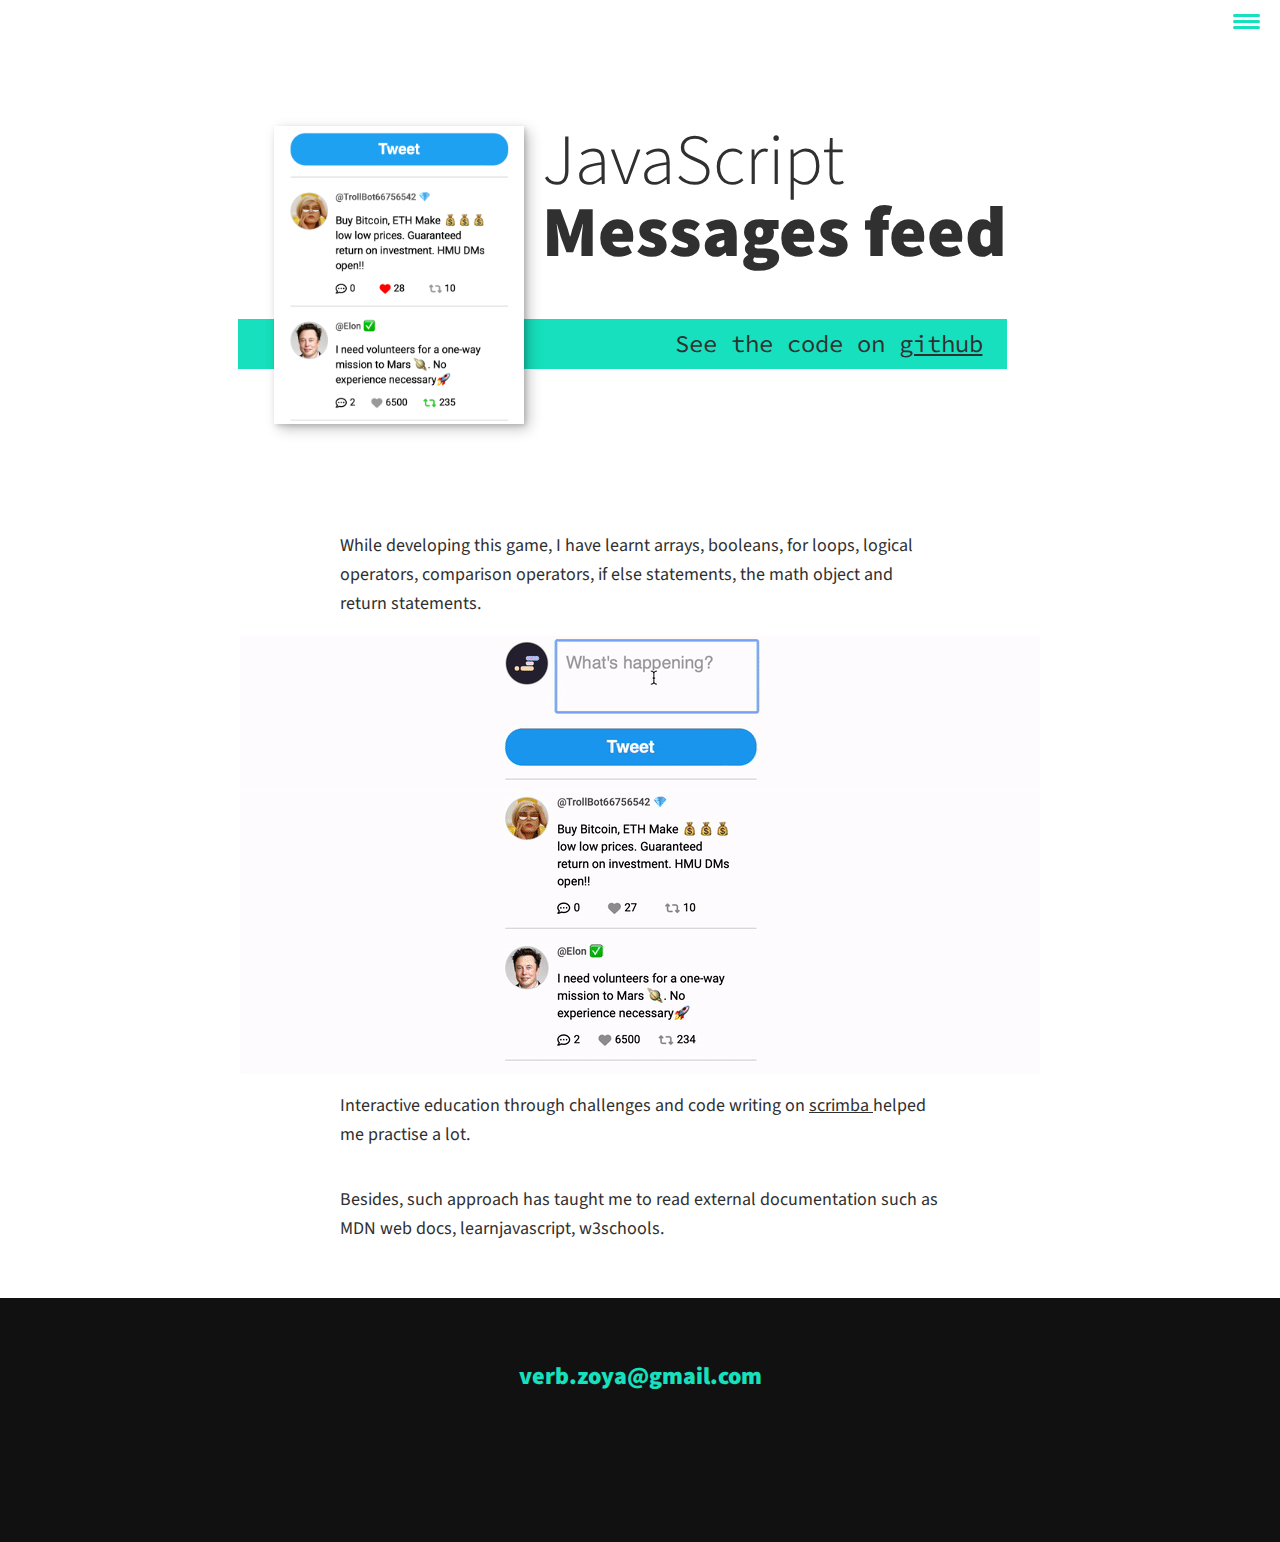
==== portfolio-item.html @ 71dd4441 "add main project functionality" ====
<!DOCTYPE html>
<html lang="en">
    <head><link rel="stylesheet" href="https://cdnjs.cloudflare.com/ajax/libs/normalize/8.0.1/normalize.css">
        <meta charset="UTF-8">
        <meta name="viewport" content="width=device-width, initial-scale=1.0">
        <title>DevZoya Portfolio Website</title>
        <link rel="stylesheet" href="https://cdnjs.cloudflare.com/ajax/libs/normalize/7.0.0/normalize.min.css">
        <link rel="stylesheet" href="https://cdnjs.cloudflare.com/ajax/libs/font-awesome/5.11.2/css/all.css" integrity="sha256-46qynGAkLSFpVbEBog43gvNhfrOj+BmwXdxFgVK/Kvc=" crossorigin="anonymous" />  
        
        <!-- Google fonts -->
        <link href="https://fonts.googleapis.com/css?family=Source+Code+Pro:400,900|Source+Sans+Pro:300,900&display=swap" rel="stylesheet">
        
        <link rel="stylesheet" href="css/style.css">

    </head>
    <body>
        <header>
            <div class="logo">
                <img src="" alt="">
            </div>
            <button class="nav-toggle" aria-label="toggle navigation">
                <span class="hamburger"></span>
            </button>
            <nav class="nav">
                <ul class="nav__list">
                    <li class="nav__item"><a href="index.html" class="nav__link">Main</a></li>
                    <li class="nav__item"><a href="index.html#services" class="nav__link">What I do</a></li>
                    <li class="nav__item"><a href="index.html#about" class="nav__link">Who I am</a></li>
                    <li class="nav__item"><a href="index.html#work" class="nav__link">My study projects</a></li>
                </ul>
            </nav>
        </header>
        

        <section class="intro">
            <h1 class="section__title section__title--intro">
                JavaScript <strong>Messages feed</strong>
            </h1>
            <p class="section__subtitle section__subtitle--intro">See the code on <a class="link__title" href="https://github.com/verbitskayaZoya/Twimba" target="blank">github</a> </p>
            <img src="img/twimba-01.png"  alt="image of a messages feed project" class="intro__img">
        </section>
        
        <div class="portfolio-item-individual">
            <p>While developing this game, I have learnt arrays, booleans, for loops, logical operators, comparison operators, if else statements, the math object and return statements. </p>
            <img src="img/twimba-demo.gif" alt="" >
            <p>Interactive education through challenges and code writing on  <a class="link" href="https://scrimba.com/learn/learnjavascript" target="blank"> scrimba </a> helped me practise a lot. </p>
            <p>Besides, such approach has taught me to read external documentation such as MDN web docs, learnjavascript, w3schools.   </p>
           </div>
        
        <!-- Footer -->
        <footer class="footer">
         
            <a href="mailto:verb.zoya@gmail.com" class="footer__link">verb.zoya@gmail.com</a>
            <ul class="social-list">


               <!-- ADD LATER <li class="social-list__item">
                    <a class="social-list__link" href="https://linkedin.com">
                        <i class="fa-brands fa-linkedin-in"></i>
                    </a>
                </li> -->

                <li class="social-list__item">
                    <a class="social-list__link" href="https://github.com/stars/verbitskayaZoya/lists/study-projects" target="blank">
                        <i class="fab fa-github"></i>
                    </a>
                </li>
            </ul>
        </footer>
        
            
        
        <script src="js/index.js"></script>
        
    </body>
</html>
---- css/style.css ----
*,
*::before,
*::after {
    box-sizing: border-box;
}

/* Custom Properties, update these for your own design */

:root {
    --ff-primary: 'Source Sans Pro', sans-serif;
    --ff-secondary: 'Source Code Pro', monospace;
    
    --fw-reg: 300;
    --fw-bold: 900;
    
    --clr-light: #fff;
    --clr-dark: #303030;
    --clr-accent: #16e0bd;
    
    --fs-h1: 3rem;
    --fs-h2: 2.25rem;
    --fs-h3: 1.25rem;
    --fs-body: 1rem;
    
    --bs: 0.25em 0.25em 0.75em rgba(0,0,0,.25),
          0.125em 0.125em 0.25em rgba(0,0,0,.15);
}

@media (min-width: 800px) {
    :root {
        --fs-h1: 4.5rem;
        --fs-h2: 3.75rem;
        --fs-h3: 1.5rem;
        --fs-body: 1.125rem;
    }
}

/* General styles */

/* endable this to add smooth scrolling */
/* html {
    scroll-behavior: smooth;
} */


body {
    background: var(--clr-light);
    color: var(--clr-dark);
    margin: 0;
    font-family: var(--ff-primary);
    font-size: var(--fs-body);
    line-height: 1.6;
}

section {
    padding: 5em 2em;
}

img {
    display: block;
    max-width: 100%;
}

strong { font-weight: var(--fw-bold) }

:focus {
    outline: 3px solid var(--clr-accent);
    outline-offset: 3px;
}

.link:link, .link:visited {
    color: var(--clr-dark);
}
.link:hover {
    color: var(--clr-accent);
}

.link__title:link, .link__title:visited {
    color: var(--clr-dark)
}
.link__title:hover {
        color: var(--clr-light)
}

/* Buttons */

.btn {
    display: inline-block;
    padding: .5em 2.5em;
    background: var(--clr-accent);
    color: var(--clr-dark);
    text-decoration: none;
    cursor: pointer;
    font-size: .8rem;
    text-transform: uppercase;
    letter-spacing: 2px;
    font-weight: var(--fw-bold);
    transition: transform 200ms ease-in-out;
}

.btn:hover {
    transform: scale(1.1);
}

/* Typography */

h1,
h2,
h3 {
    line-height: 1;
    margin: 0;
}

h1 { font-size: var(--fs-h1) }
h2 { font-size: var(--fs-h2) }
h3 { font-size: var(--fs-h3) }


.section__title {
    margin-bottom: .25em;
    
}

.section__title--intro {
    font-weight: var(--fw-reg);
}

.section__title--intro strong {
    display: block;
}

.section__subtitle {
    margin: 0;
    font-size: var(--fs-h3);
}

.section__subtitle--intro,
.section__subtitle--about {
    background: var(--clr-accent);
    padding: .25em 1em;
    font-family: var(--ff-secondary);
    margin-bottom: 1em;
}

.section__subtitle--work {
    color: var(--clr-accent);
    font-weight: var(--fw-bold);
    margin-bottom: 2em;
}

/* header */

header {
    display: flex;
    justify-content: space-between;
    padding: 1em;
}

.logo {
    max-width: 100px;
}

.nav {
    position: fixed;
    background: var(--clr-dark);
    color: var(--clr-light);
    top: 0;
    bottom: 0;
    left: 0;
    right: 0;
    z-index: 100;
    
    transform: translateX(100%);
    transition: transform 250ms cubic-bezier(.5, 0, .5, 1);
}

.nav__list {
    list-style: none;
    display: flex;
    height: 100%;
    flex-direction: column;
    justify-content: space-evenly;
    align-items: center;
    margin: 0;
    padding: 0;
}

.nav__link {
    color: inherit;
    font-weight: var(--fw-bold);
    font-size: var(--fs-h2);
    text-decoration: none;
}

.nav__link:hover {
    color: var(--clr-accent);
}

.nav-toggle {
    padding: .5em;
    background: transparent;
    border: 0;
    cursor: pointer;
    position: absolute;
    right: 1em;
    top: 1em;
    z-index: 1000;
}

.nav-open .nav {
    transform: translateX(0);
}

.nav-open .nav-toggle {
    position: fixed;
}

.nav-open .hamburger {
    transform: rotate(.625turn);
}

.nav-open .hamburger::before {
    transform: rotate(90deg) translateX(-6px);
}

.nav-open .hamburger::after {
    opacity: 0;
}






.hamburger {
    display: block;
    position: relative;
}

.hamburger,
.hamburger::before,
.hamburger::after {
    background: var(--clr-accent);
    width: 2em;
    height: 3px;
    border-radius: 1em;
    transition: transform 250ms ease-in-out;
}


.hamburger::before,
.hamburger::after {
    content: '';
    position: absolute;
    left: 0;
    right: 0;
}

.hamburger::before { top: 6px; }
.hamburger::after { bottom: 6px; }


/*  Intro section  */

.intro {
    position: relative;
}

.intro__img {
    box-shadow: var(--bs);
}

.section__subtitle--intro {
    display: inline-block;
}

@media (min-width: 600px) {
    .intro {
        display: grid;
        width: min-content;
        margin: 0 auto;
        grid-column-gap: 1em;
        grid-template-areas: 
            "img title"
            "img subtitle";
        grid-template-columns: min-content max-content;
    }
    
    .intro__img {
        grid-area: img;
        min-width: 250px;
        position: relative;
        z-index: 2;
    }    
    
    .section__subtitle--intro {
        align-self: start;
        grid-column: -1 / 1;
        grid-row: 2;
        text-align: right;
        position: relative;
        left: -1.5em;
        width: calc(100% + 1.5em);
    }
}



/*  My services section  */

.my-services {
    background-color: var(--clr-dark);
    background-image: url(../img/services-bg.jpg);
    background-size: cover;
    /* background-blend-mode: multiply; */
    color: var(--clr-light);
    text-align: center;
}

.section__title--services {
    color: var(--clr-accent);
    position: relative;
}

.section__title--services::after {
    content: '';
    display: block;
    width: 2em;
    height: 1px;
    margin: 0.5em auto 1em;
    background: var(--clr-light);
    opacity: 0.25;
}

.services {
    margin-bottom: 4em;
}

.service {
    max-width: 500px;
    margin: 0 auto;
}

@media (min-width: 800px) {
    .services {
        display: flex;
        max-width: 1000px;
        margin-left: auto;
        margin-right: auto;
    }
    
    .service + .service {
        margin-left: 2em;
    }
}


.about-me {
    max-width: 1000px;
    margin: 0 auto;
}


 
/*@media (min-width: 600px) {
    .about-me {
        display: grid;
        grid-template-columns: 1fr 200px 200px;
        grid-template-areas: 
            "title title title"
            "subtitle subtitle subtitle"
            "img img img"
            "text text text";
        grid-column-gap: 2em;
        
    }
} 
    
   
    .section__title--about {
       grid-area: title;
    }
    
    .section__subtitle--about {
        grid-column: 1 / -1;
        grid-row: 2;
        position: relative;
        left: -1em;
        width: calc(100% + 2em);
        padding-left: 1em;
        padding-right: calc(200px + 4em);
    }
    
    .about-me__body {
        grid-area: text;

    }

    .video {
        grid-area: img;
        position: relative;
        z-index: 2;
    } */

    .section__title--about {
        text-align: center;
    }
     
    .video__container {
    text-align: center;
    
}
    .video__item {
        transition: 
            transform 750ms cubic-bezier(.5, 0, .5, 1),
        
    }
    
    .video__item:focus {
        position: relative;
        z-index: 2;
    }
    
    
    .video__item:hover,
    .video__item:focus .video__item {
        transform: scale(1.2);
        margin-top: 50px;
        margin-bottom: 50px;
       
    }


.section__capture {
    font-size: 15px;
    font-style: italic;
}

  
/* My Work */

.my-work {
    background-color: var(--clr-dark);
    color: var(--clr-light);
    text-align: center;    
}

.portfolio {
    display: grid;
    grid-template-columns: repeat(auto-fit, minmax(150px, 1fr));
    
    
}

.portfolio__item {
    background: var(--clr-accent);
    overflow: hidden;
    margin-right: 5px;
  
}

.portfolio__img {
    transition: 
        transform 750ms cubic-bezier(.5, 0, .5, 1),
        opacity 250ms linear;
}

.portfolio__item:focus {
    position: relative;
    z-index: 2;
}

.portfolio__img:hover,
.portfolio__item:focus .portfolio__img {
    transform: scale(1.2);
    opacity: .5;
}


/* footer */

.footer {
    background: #111;
    color: var(--clr-accent);
    text-align: center;
    padding: 2.5em 0;
    font-size: var(--fs-h3);

}

.footer a { 
    color: inherit;
    text-decoration: none;
}

.footer__link {
    font-weight: var(--fw-bold);
}

.footer__link:hover,
.social-list__link:hover {
    opacity: .7;
}

.footer__link:hover {
    text-decoration: underline;
}

.social-list {
    list-style: none;
    display: flex;
    justify-content: center;
    margin: 2em 0 0;
    padding: 0;
}

.social-list__item {
    margin: 0 .5em;
}

.social-list__link {
    padding: .5em;
}


/* Individual portfolio item styles */

.portfolio-item-individual {
    padding: 0 2em 2em;
    max-width: 1000px;
    margin: 0 auto;
    display: flex;
    flex-direction: column;
    align-items: center;
   
    
}

.portfolio-item-individual p {
    max-width: 600px;
    margin-left: auto;
    margin-right: auto;
}
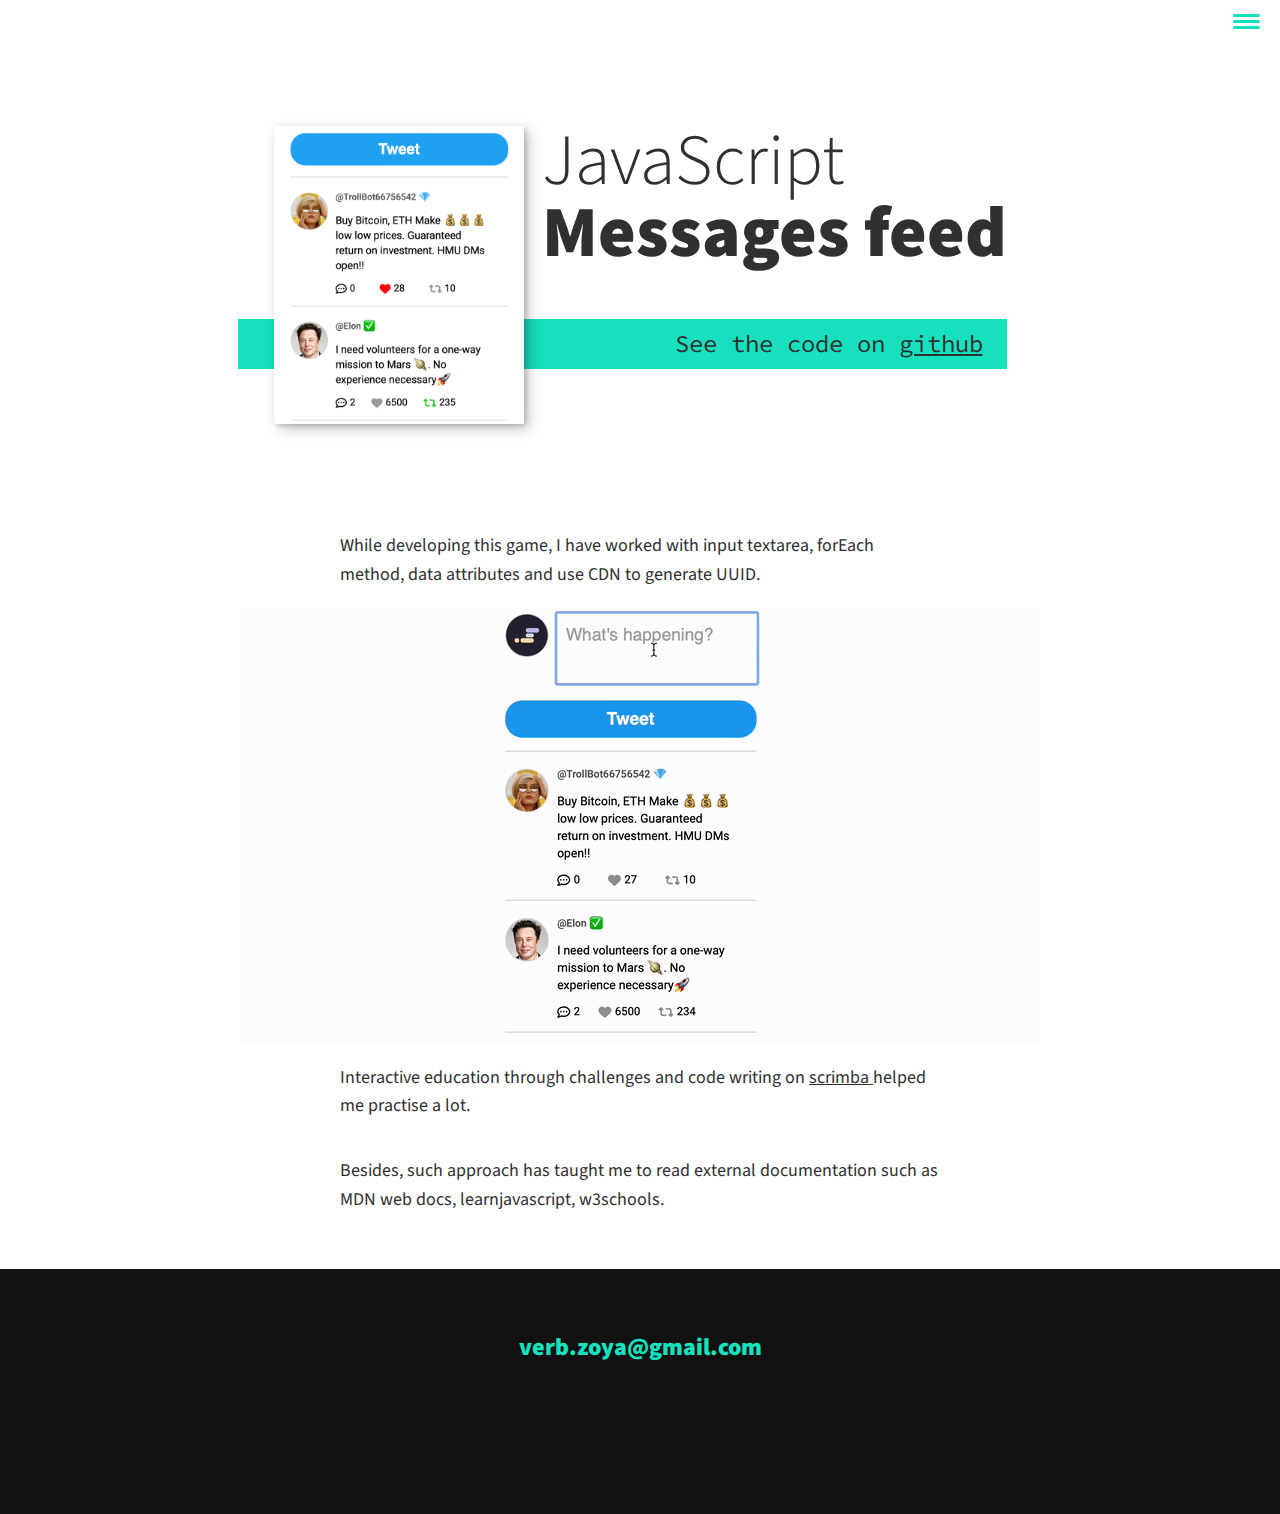
==== commit c97fa241: "fix text" ====
--- a/portfolio-item.html
+++ b/portfolio-item.html
@@ -41,7 +41,7 @@
         </section>
         
         <div class="portfolio-item-individual">
-            <p>While developing this game, I have learnt arrays, booleans, for loops, logical operators, comparison operators, if else statements, the math object and return statements. </p>
+            <p>While developing this game, I have worked with input textarea, forEach method, data attributes and use CDN to generate UUID.  </p>
             <img src="img/twimba-demo.gif" alt="" >
             <p>Interactive education through challenges and code writing on  <a class="link" href="https://scrimba.com/learn/learnjavascript" target="blank"> scrimba </a> helped me practise a lot. </p>
             <p>Besides, such approach has taught me to read external documentation such as MDN web docs, learnjavascript, w3schools.   </p>
